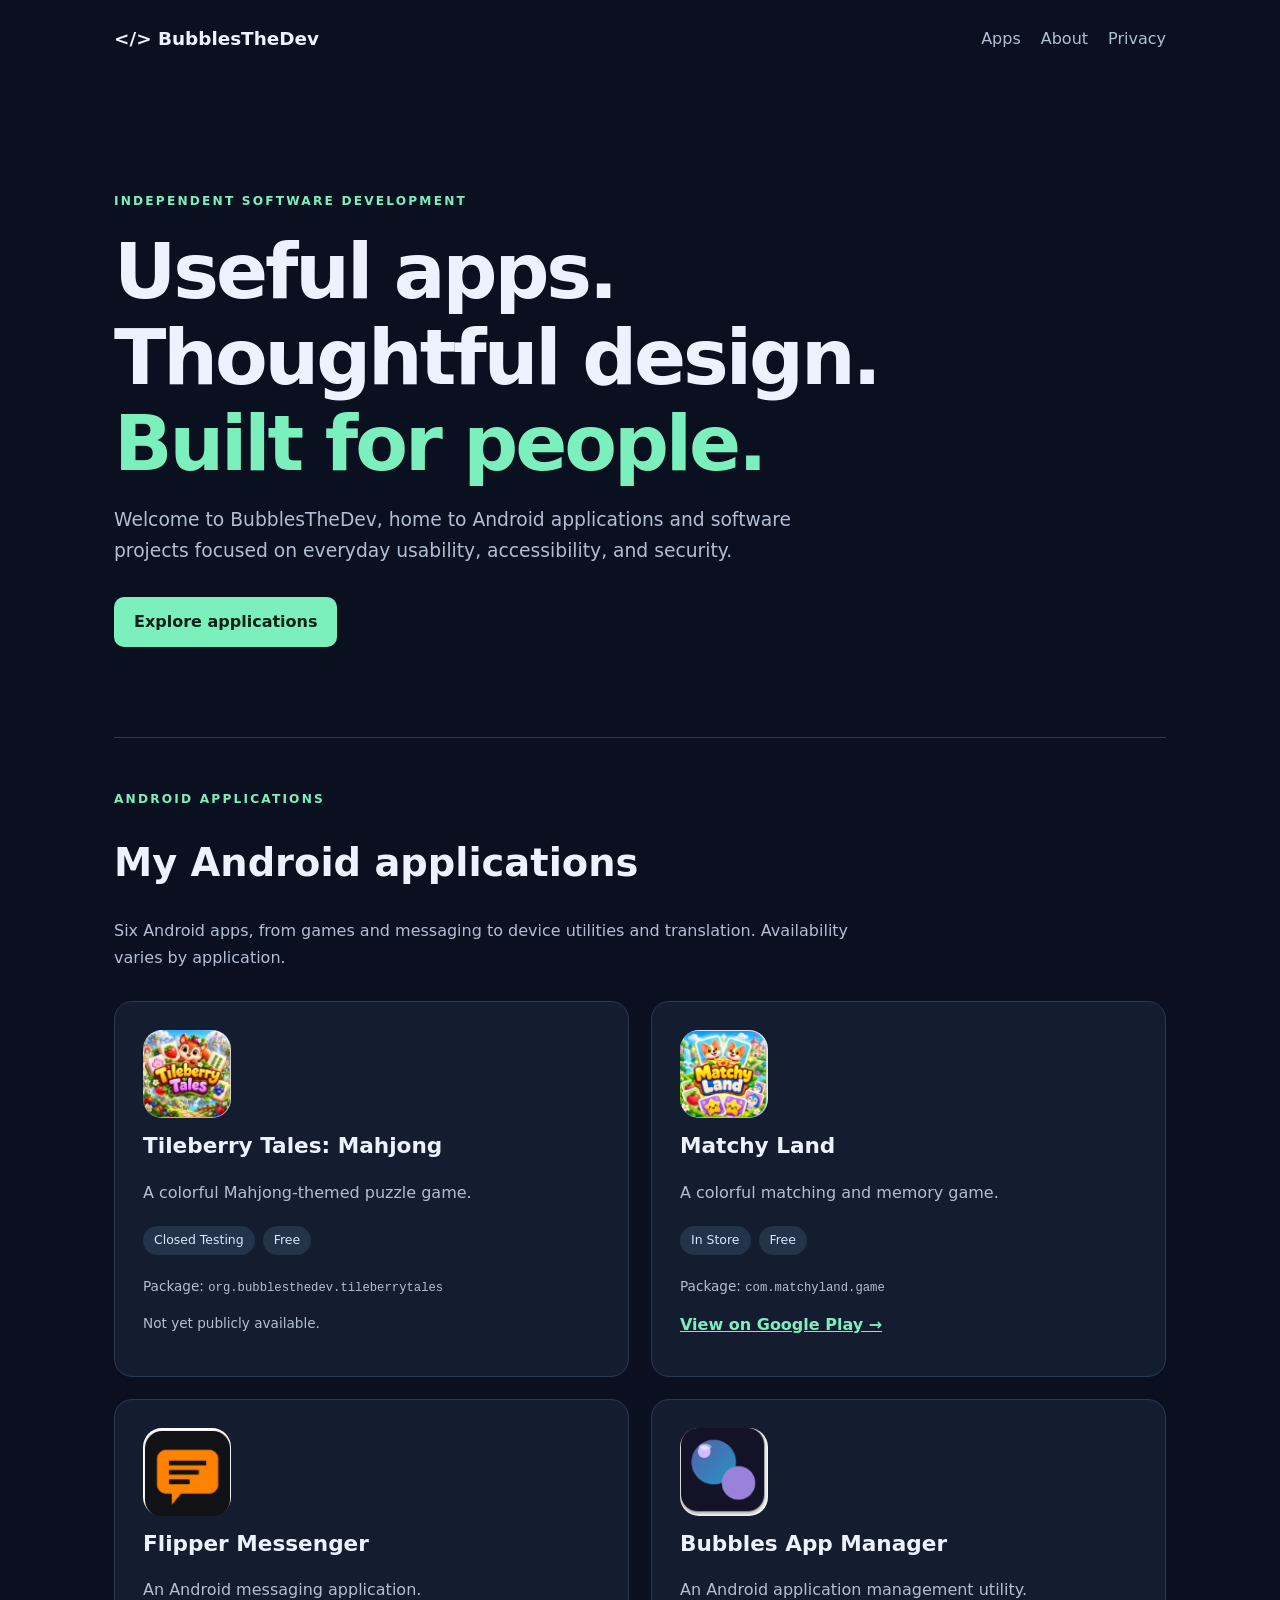
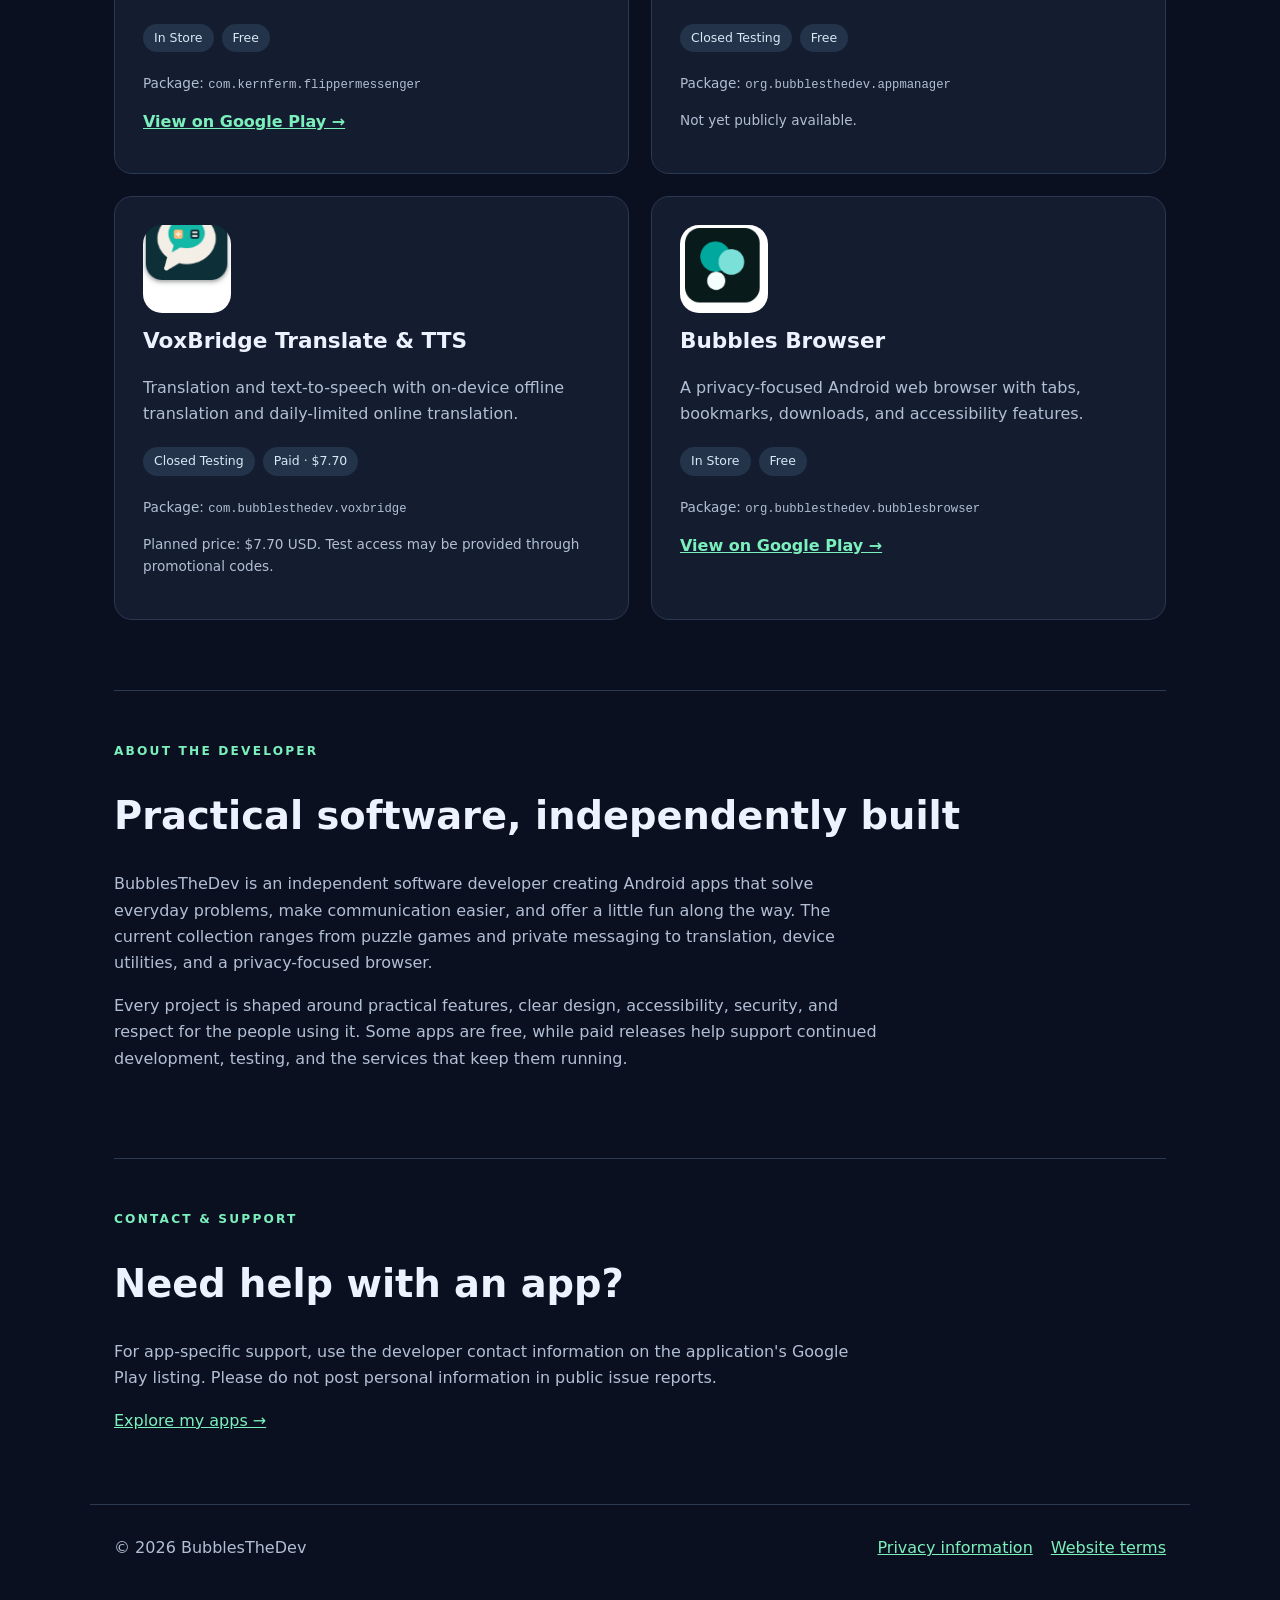
==== index.html @ c3a55df2 "Publish BubblesTheDev website" ====
<!DOCTYPE html>
<html lang="en">
 <head>
  <meta charset="utf-8"/>
  <meta content="width=device-width,initial-scale=1" name="viewport"/>
  <meta content="BubblesTheDev independent Android apps and software projects." name="description"/>
  <title>
   BubblesTheDev | Android Apps &amp; Software
  </title>
  <link href="assets/style.css" rel="stylesheet"/>
 </head>
 <body>
  <header class="top">
   <a class="brand" href="index.html">
    &lt;/&gt; BubblesTheDev
   </a>
   <nav aria-label="Main navigation">
    <a href="#apps">
     Apps
    </a>
    <a href="#about">
     About
    </a>
    <a href="privacy.html">
     Privacy
    </a>
   </nav>
  </header>
  <main>
   <section class="hero">
    <p class="eyebrow">
     INDEPENDENT SOFTWARE DEVELOPMENT
    </p>
    <h1>
     Useful apps. Thoughtful design.
     <span>
      Built for people.
     </span>
    </h1>
    <p>
     Welcome to BubblesTheDev, home to Android applications and software projects focused on everyday usability, accessibility, and security.
    </p>
    <div class="actions">
     <a class="btn" href="#apps">
      Explore applications
     </a>
    </div>
   </section>
   <section class="section" id="apps">
    <p class="eyebrow">
     ANDROID APPLICATIONS
    </p>
    <h2>
     My Android applications
    </h2>
    <p class="app-intro">
     Six Android apps, from games and messaging to device utilities and translation. Availability varies by application.
    </p>
    <div class="cards">
     <article class="card">
      <img alt="Tileberry Tales: Mahjong app icon" class="app-logo" loading="lazy" src="assets/icons/tileberry.png"/>
      <h3>
       Tileberry Tales: Mahjong
      </h3>
      <p>
       A colorful Mahjong-themed puzzle game.
      </p>
      <div class="tags">
       <span>
        Closed Testing
       </span>
       <span>
        Free
       </span>
      </div>
      <p class="small">
       Package:
       <code>
        org.bubblesthedev.tileberrytales
       </code>
      </p>
      <p class="small">
       Not yet publicly available.
      </p>
     </article>
     <article class="card">
      <img alt="Matchy Land app icon" class="app-logo" loading="lazy" src="assets/icons/matchy.png"/>
      <h3>
       Matchy Land
      </h3>
      <p>
       A colorful matching and memory game.
      </p>
      <div class="tags">
       <span>
        In Store
       </span>
       <span>
        Free
       </span>
      </div>
      <p class="small">
       Package:
       <code>
        com.matchyland.game
       </code>
      </p>
      <a href="https://play.google.com/store/apps/details?id=com.matchyland.game" rel="noopener noreferrer" target="_blank">
       View on Google Play &rarr;
      </a>
     </article>
     <article class="card">
      <img alt="Flipper Messenger app icon" class="app-logo" loading="lazy" src="assets/icons/flipper.png"/>
      <h3>
       Flipper Messenger
      </h3>
      <p>
       An Android messaging application.
      </p>
      <div class="tags">
       <span>
        In Store
       </span>
       <span>
        Free
       </span>
      </div>
      <p class="small">
       Package:
       <code>
        com.kernferm.flippermessenger
       </code>
      </p>
      <a href="https://play.google.com/store/apps/details?id=com.kernferm.flippermessenger" rel="noopener noreferrer" target="_blank">
       View on Google Play &rarr;
      </a>
     </article>
     <article class="card">
      <img alt="Bubbles App Manager app icon" class="app-logo" loading="lazy" src="assets/icons/manager.png"/>
      <h3>
       Bubbles App Manager
      </h3>
      <p>
       An Android application management utility.
      </p>
      <div class="tags">
       <span>
        Closed Testing
       </span>
       <span>
        Free
       </span>
      </div>
      <p class="small">
       Package:
       <code>
        org.bubblesthedev.appmanager
       </code>
      </p>
      <p class="small">
       Not yet publicly available.
      </p>
     </article>
     <article class="card">
      <img alt="VoxBridge Translate and TTS app icon" class="app-logo" loading="lazy" src="assets/icons/voxbridge.png"/>
      <h3>
       VoxBridge Translate &amp; TTS
      </h3>
      <p>
       Translation and text-to-speech with on-device offline translation and daily-limited online translation.
      </p>
      <div class="tags">
       <span>
        Closed Testing
       </span>
       <span>
        Paid &middot; $7.70
       </span>
      </div>
      <p class="small">
       Package:
       <code>
        com.bubblesthedev.voxbridge
       </code>
      </p>
      <p class="small">
       Planned price: $7.70 USD. Test access may be provided through promotional codes.
      </p>
     </article>
     <article class="card">
      <img alt="Bubbles Browser app icon" class="app-logo" loading="lazy" src="assets/icons/browser.png"/>
      <h3>
       Bubbles Browser
      </h3>
      <p>
       A privacy-focused Android web browser with tabs, bookmarks, downloads, and accessibility features.
      </p>
      <div class="tags">
       <span>
        In Store
       </span>
       <span>
        Free
       </span>
      </div>
      <p class="small">
       Package:
       <code>
        org.bubblesthedev.bubblesbrowser
       </code>
      </p>
      <a href="https://play.google.com/store/apps/details?id=org.bubblesthedev.bubblesbrowser" rel="noopener noreferrer" target="_blank">
       View on Google Play &rarr;
      </a>
     </article>
    </div>
   </section>
   <section class="section about" id="about">
    <p class="eyebrow">
     ABOUT THE DEVELOPER
    </p>
    <h2>
     Practical software, independently built
    </h2>
    <p>
     BubblesTheDev is an independent software developer creating Android apps that solve everyday problems, make communication easier, and offer a little fun along the way. The current collection ranges from puzzle games and private messaging to translation, device utilities, and a privacy-focused browser.
    </p>
    <p>
     Every project is shaped around practical features, clear design, accessibility, security, and respect for the people using it. Some apps are free, while paid releases help support continued development, testing, and the services that keep them running.
    </p>
   </section>
   <section class="section">
    <p class="eyebrow">
     CONTACT &amp; SUPPORT
    </p>
    <h2>
     Need help with an app?
    </h2>
    <p>
     For app-specific support, use the developer contact information on the application's Google Play listing. Please do not post personal information in public issue reports.
    </p>
    <a href="#apps" rel="noopener noreferrer" target="_blank">
     Explore my apps &rarr;
    </a>
   </section>
  </main>
  <footer>
   <span>
    &copy;
    <span id="year">
     2026
    </span>
    BubblesTheDev
   </span>
   <div>
    <a href="privacy.html">
     Privacy information
    </a>
    <a href="terms.html">
     Website terms
    </a>
   </div>
  </footer>
  <script src="assets/main.js">
  </script>
 </body>
</html>
---- assets/style.css ----
:root {
    color-scheme:dark;
    --bg:#0b1020;
    --surface:#141c30;
    --text:#edf2ff;
    --muted:#b1bfd5;
    --accent:#7cf0bc;
    --line:#2c3952;
}

* {
    box-sizing:border-box;
}

html {
    scroll-behavior:smooth;
}

body {
    margin:0;
    background:var(--bg);
    color:var(--text);
    font:16px/1.65 system-ui,-apple-system,Segoe UI,Roboto,sans-serif;
}

a {
    color:var(--accent);
}

a:focus-visible {
    outline:3px solid var(--accent);
    outline-offset:4px;
}

.top {
    max-width:1100px;
    margin:auto;
    padding:24px;
    display:flex;
    justify-content:space-between;
    align-items:center;
    gap:16px;
}

.brand {
    font-weight:800;
    text-decoration:none;
    color:var(--text);
    font-size:1.15rem;
}

.top nav {
    display:flex;
    gap:20px;
    flex-wrap:wrap;
}

.top nav a {
    text-decoration:none;
    color:var(--muted);
}

main {
    max-width:1100px;
    margin:auto;
    padding:0 24px;
}

.hero {
    padding:100px 0 90px;
    max-width:850px;
}

.eyebrow {
    letter-spacing:.18em;
    font-size:.76rem;
    font-weight:800;
    color:var(--accent);
}

h1 {
    font-size:clamp(2.5rem,6vw,5rem);
    line-height:1.12;
    letter-spacing:-.04em;
    margin:18px 0;
}

h1 span {
    color:var(--accent);
}

h2 {
    font-size:clamp(1.8rem,3vw,2.5rem);
    line-height:1.2;
}

h3 {
    font-size:1.35rem;
    margin:10px 0;
}

.hero>p:not(.eyebrow) {
    font-size:1.17rem;
    color:var(--muted);
    max-width:700px;
}

.actions {
    display:flex;
    flex-wrap:wrap;
    gap:12px;
    margin-top:30px;
}

.btn {
    display:inline-block;
    padding:12px 20px;
    border-radius:10px;
    background:var(--accent);
    color:#082017;
    text-decoration:none;
    font-weight:750;
}

.btn.secondary {
    background:transparent;
    border:1px solid var(--line);
    color:var(--text);
}

.section {
    padding:38px 0 70px;
    border-top:1px solid var(--line);
}

.section>p:not(.eyebrow) {
    max-width:770px;
    color:var(--muted);
}

.cards {
    display:grid;
    grid-template-columns:repeat(2,minmax(0,1fr));
    gap:22px;
    margin-top:30px;
}

.card {
    background:var(--surface);
    border:1px solid var(--line);
    border-radius:18px;
    padding:28px;
}

.card p {
    color:var(--muted);
}

.appicon {
    font-size:2rem;
}

.tags {
    display:flex;
    gap:8px;
    flex-wrap:wrap;
    margin:20px 0;
}

.tags span {
    background:#22334a;
    color:#d8e8f6;
    border-radius:99px;
    padding:4px 11px;
    font-size:.78rem;
}

.small {
    font-size:.85rem;
}

footer {
    max-width:1100px;
    margin:0 auto;
    padding:30px 24px 45px;
    border-top:1px solid var(--line);
    display:flex;
    justify-content:space-between;
    gap:16px;
    color:var(--muted);
    flex-wrap:wrap;
}

footer div {
    display:flex;
    gap:18px;
}

.legal {
    max-width:800px;
    padding-top:65px;
    padding-bottom:90px;
}

.legal h1 {
    font-size:3rem;
}

.legal p {
    color:var(--muted);
}

@media(max-width:650px) {
    .top {
        align-items:flex-start;
        flex-direction:column;
    }

    .hero {
        padding:60px 0;
    }

    .cards {
        grid-template-columns:1fr;
    }

}

/* Application cards */
.app-logo {
    display: block;
    width: 88px;
    height: 88px;
    border-radius: 19px;
    object-fit: cover;
    background: #ffffff;
}

.app-intro {
    color: var(--muted);
    max-width: 740px;
}

.card {
    min-width: 0;
}

.card code {
    overflow-wrap: anywhere;
    font-size: 0.9em;
}

.card a {
    font-weight: 650;
}
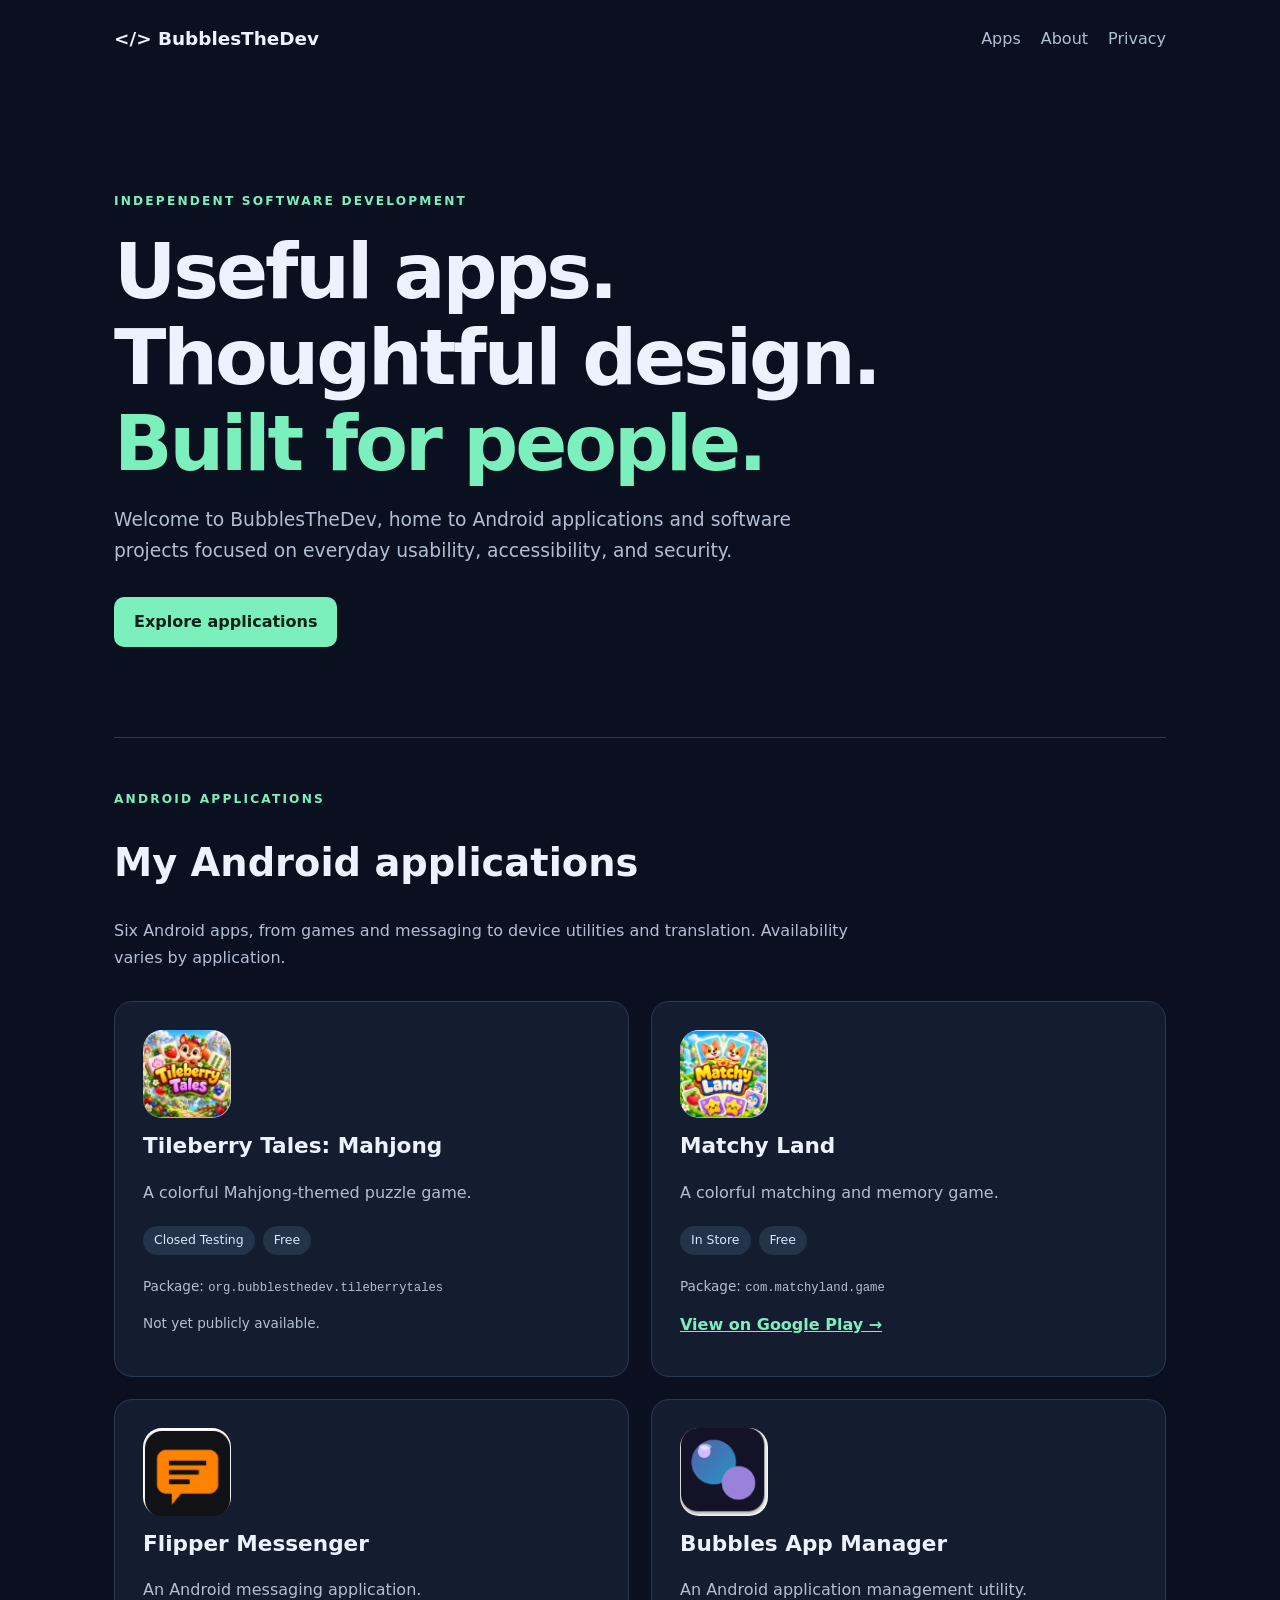
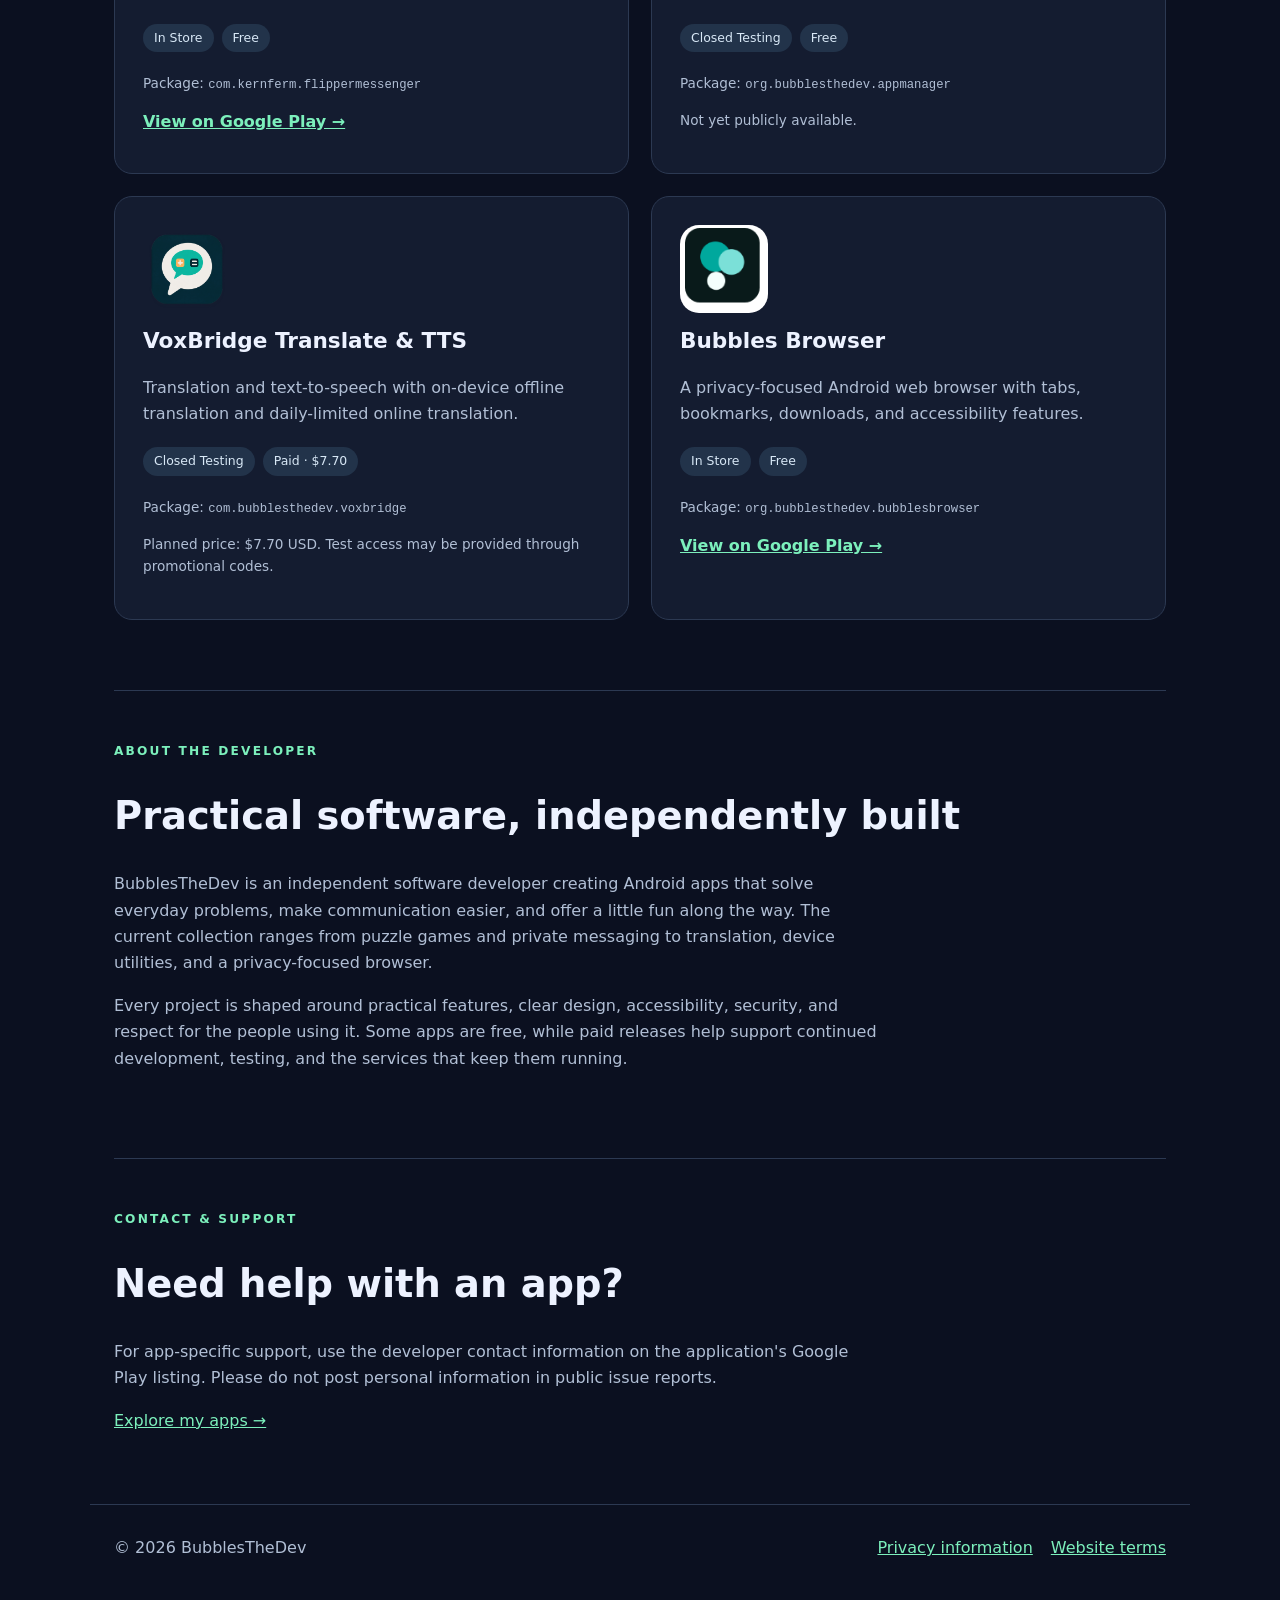
==== commit 374359f8: "Fix VoxBridge app icon" ====
--- a/index.html
+++ b/index.html
@@ -162,7 +162,7 @@
       </p>
      </article>
      <article class="card">
-      <img alt="VoxBridge Translate and TTS app icon" class="app-logo" loading="lazy" src="assets/icons/voxbridge.png"/>
+      <img alt="VoxBridge Translate and TTS app icon" class="app-logo app-logo-transparent" loading="lazy" src="assets/icons/voxbridge-v2.png"/>
       <h3>
        VoxBridge Translate &amp; TTS
       </h3>
--- a/assets/style.css
+++ b/assets/style.css
@@ -236,6 +236,10 @@
     background: #ffffff;
 }
 
+.app-logo-transparent {
+    background: transparent;
+}
+
 .app-intro {
     color: var(--muted);
     max-width: 740px;
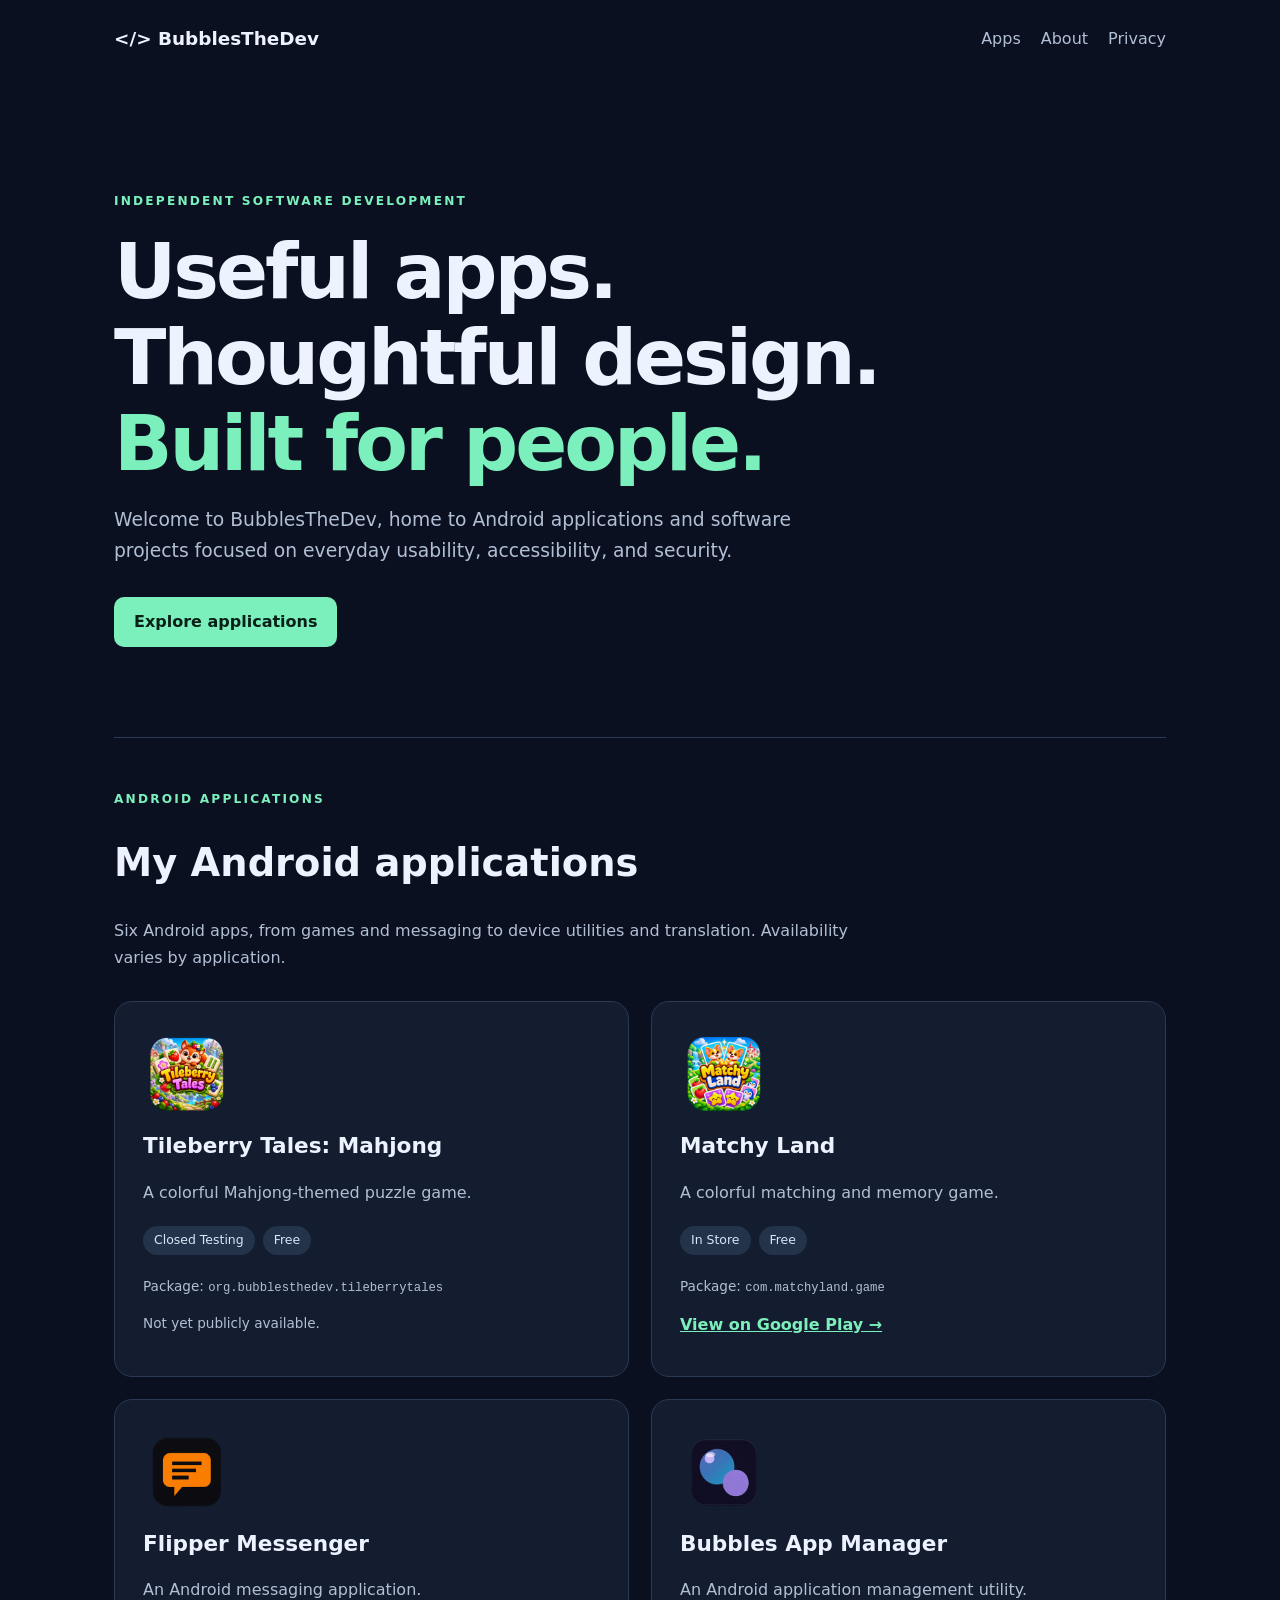
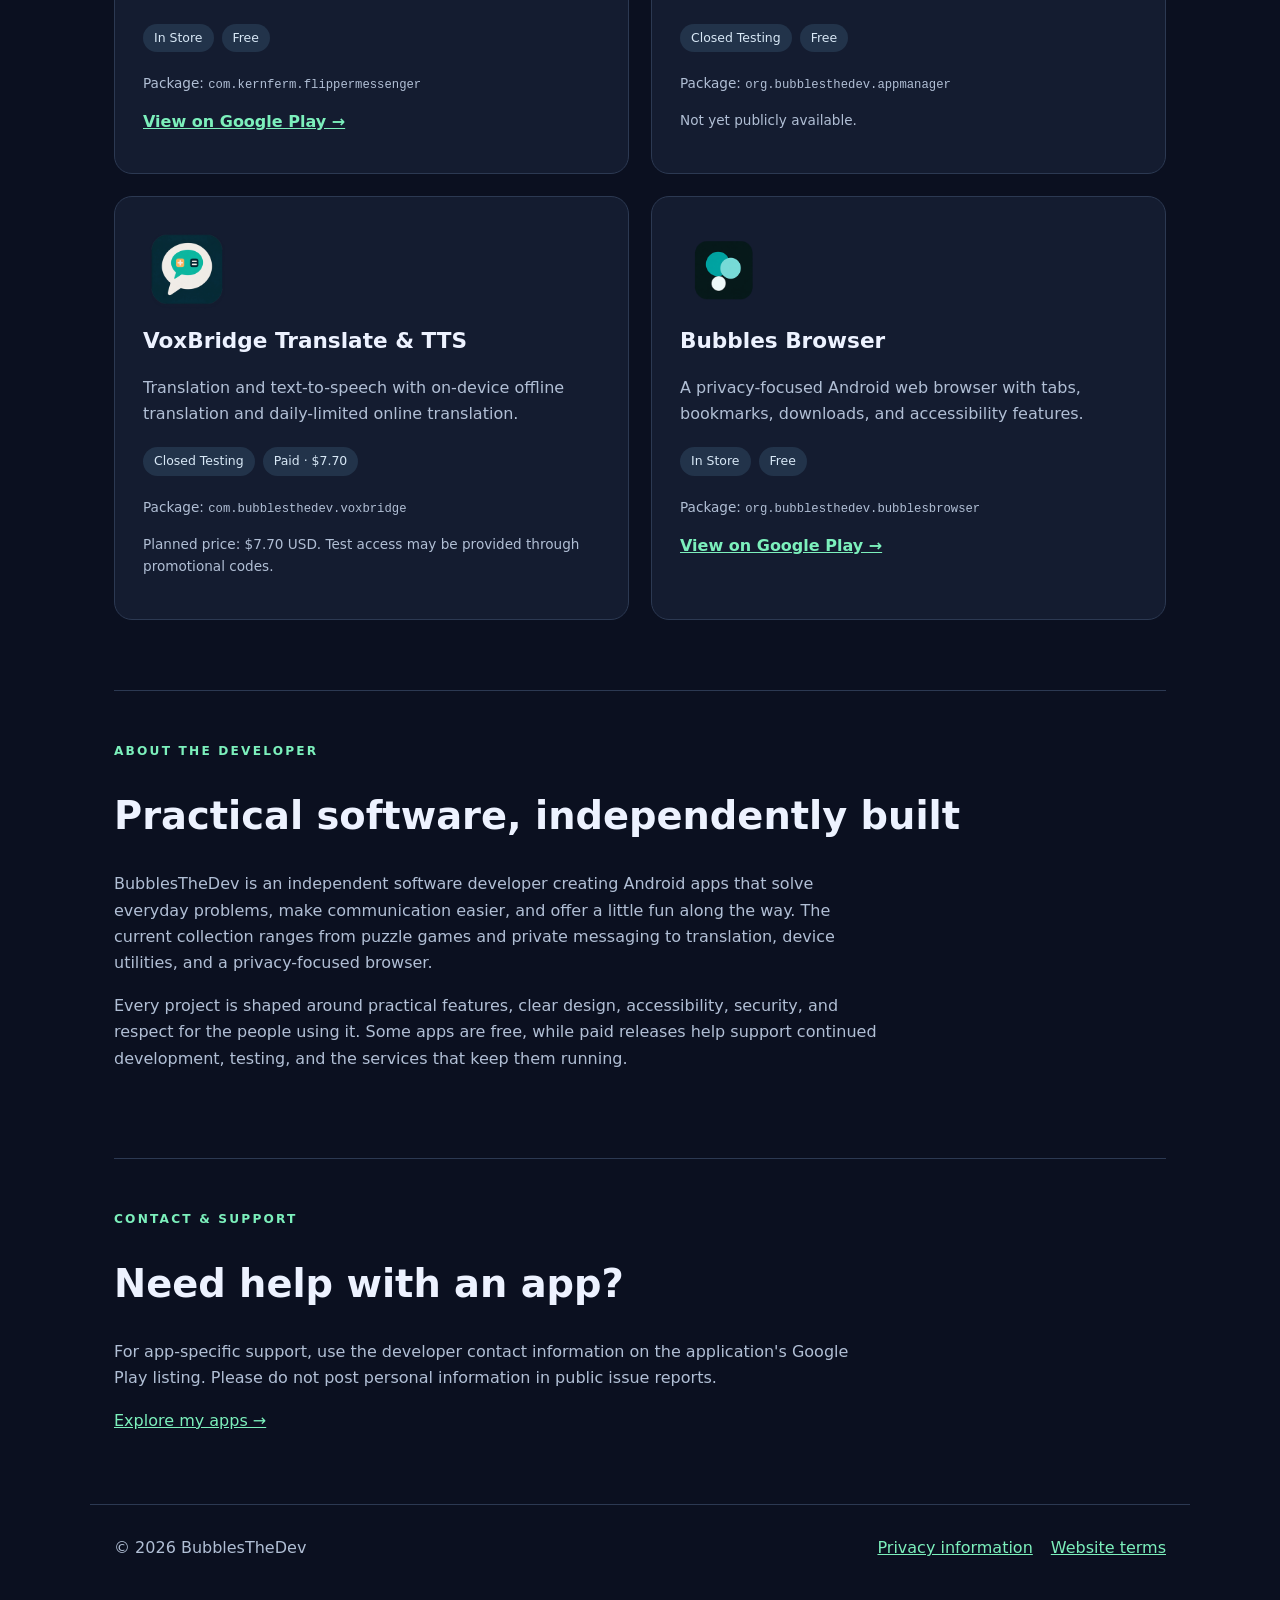
==== commit 0c9e2db8: "Fix all app icons" ====
--- a/index.html
+++ b/index.html
@@ -58,7 +58,7 @@
     </p>
     <div class="cards">
      <article class="card">
-      <img alt="Tileberry Tales: Mahjong app icon" class="app-logo" loading="lazy" src="assets/icons/tileberry.png"/>
+      <img alt="Tileberry Tales: Mahjong app icon" class="app-logo app-logo-transparent" loading="lazy" src="assets/icons/tileberry-v2.png"/>
       <h3>
        Tileberry Tales: Mahjong
       </h3>
@@ -84,7 +84,7 @@
       </p>
      </article>
      <article class="card">
-      <img alt="Matchy Land app icon" class="app-logo" loading="lazy" src="assets/icons/matchy.png"/>
+      <img alt="Matchy Land app icon" class="app-logo app-logo-transparent" loading="lazy" src="assets/icons/matchy-v2.png"/>
       <h3>
        Matchy Land
       </h3>
@@ -110,7 +110,7 @@
       </a>
      </article>
      <article class="card">
-      <img alt="Flipper Messenger app icon" class="app-logo" loading="lazy" src="assets/icons/flipper.png"/>
+      <img alt="Flipper Messenger app icon" class="app-logo app-logo-transparent" loading="lazy" src="assets/icons/flipper-v2.png"/>
       <h3>
        Flipper Messenger
       </h3>
@@ -136,7 +136,7 @@
       </a>
      </article>
      <article class="card">
-      <img alt="Bubbles App Manager app icon" class="app-logo" loading="lazy" src="assets/icons/manager.png"/>
+      <img alt="Bubbles App Manager app icon" class="app-logo app-logo-transparent" loading="lazy" src="assets/icons/manager-v2.png"/>
       <h3>
        Bubbles App Manager
       </h3>
@@ -188,7 +188,7 @@
       </p>
      </article>
      <article class="card">
-      <img alt="Bubbles Browser app icon" class="app-logo" loading="lazy" src="assets/icons/browser.png"/>
+      <img alt="Bubbles Browser app icon" class="app-logo app-logo-transparent" loading="lazy" src="assets/icons/browser-v2.png"/>
       <h3>
        Bubbles Browser
       </h3>
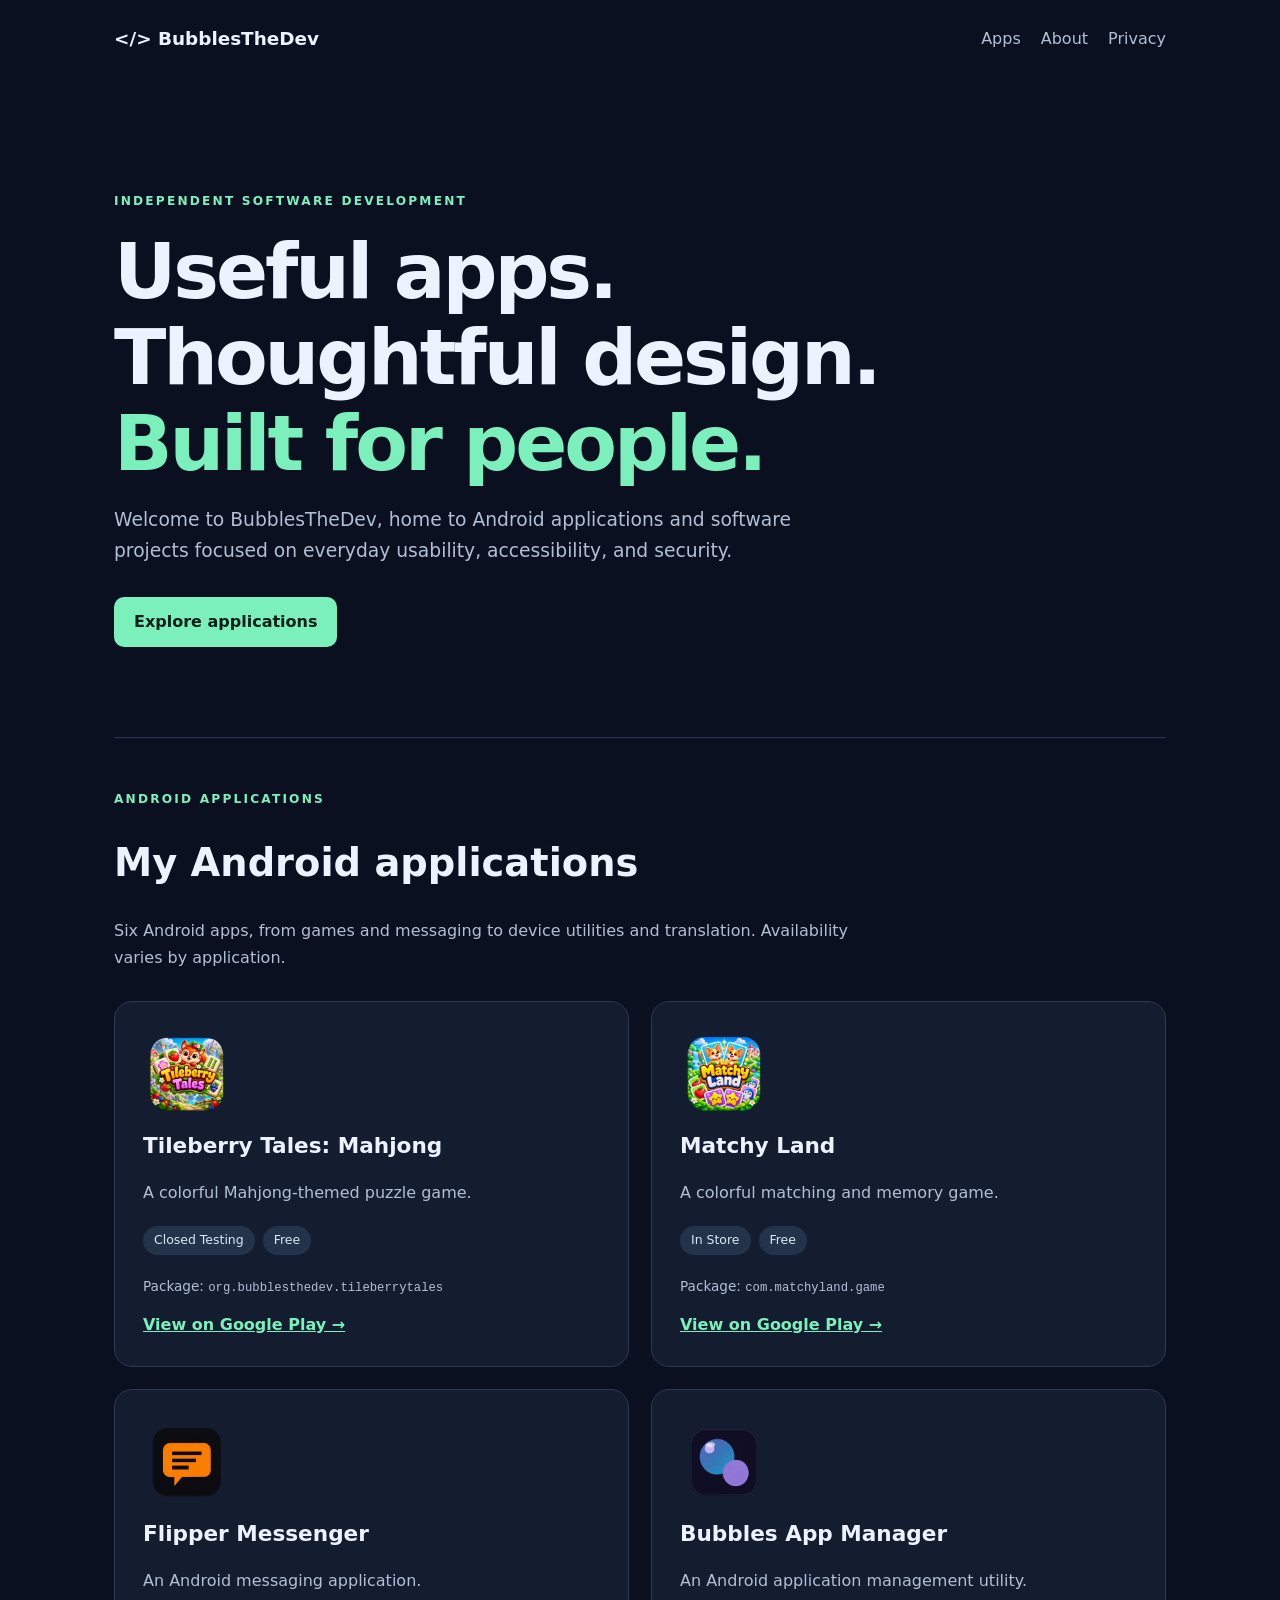
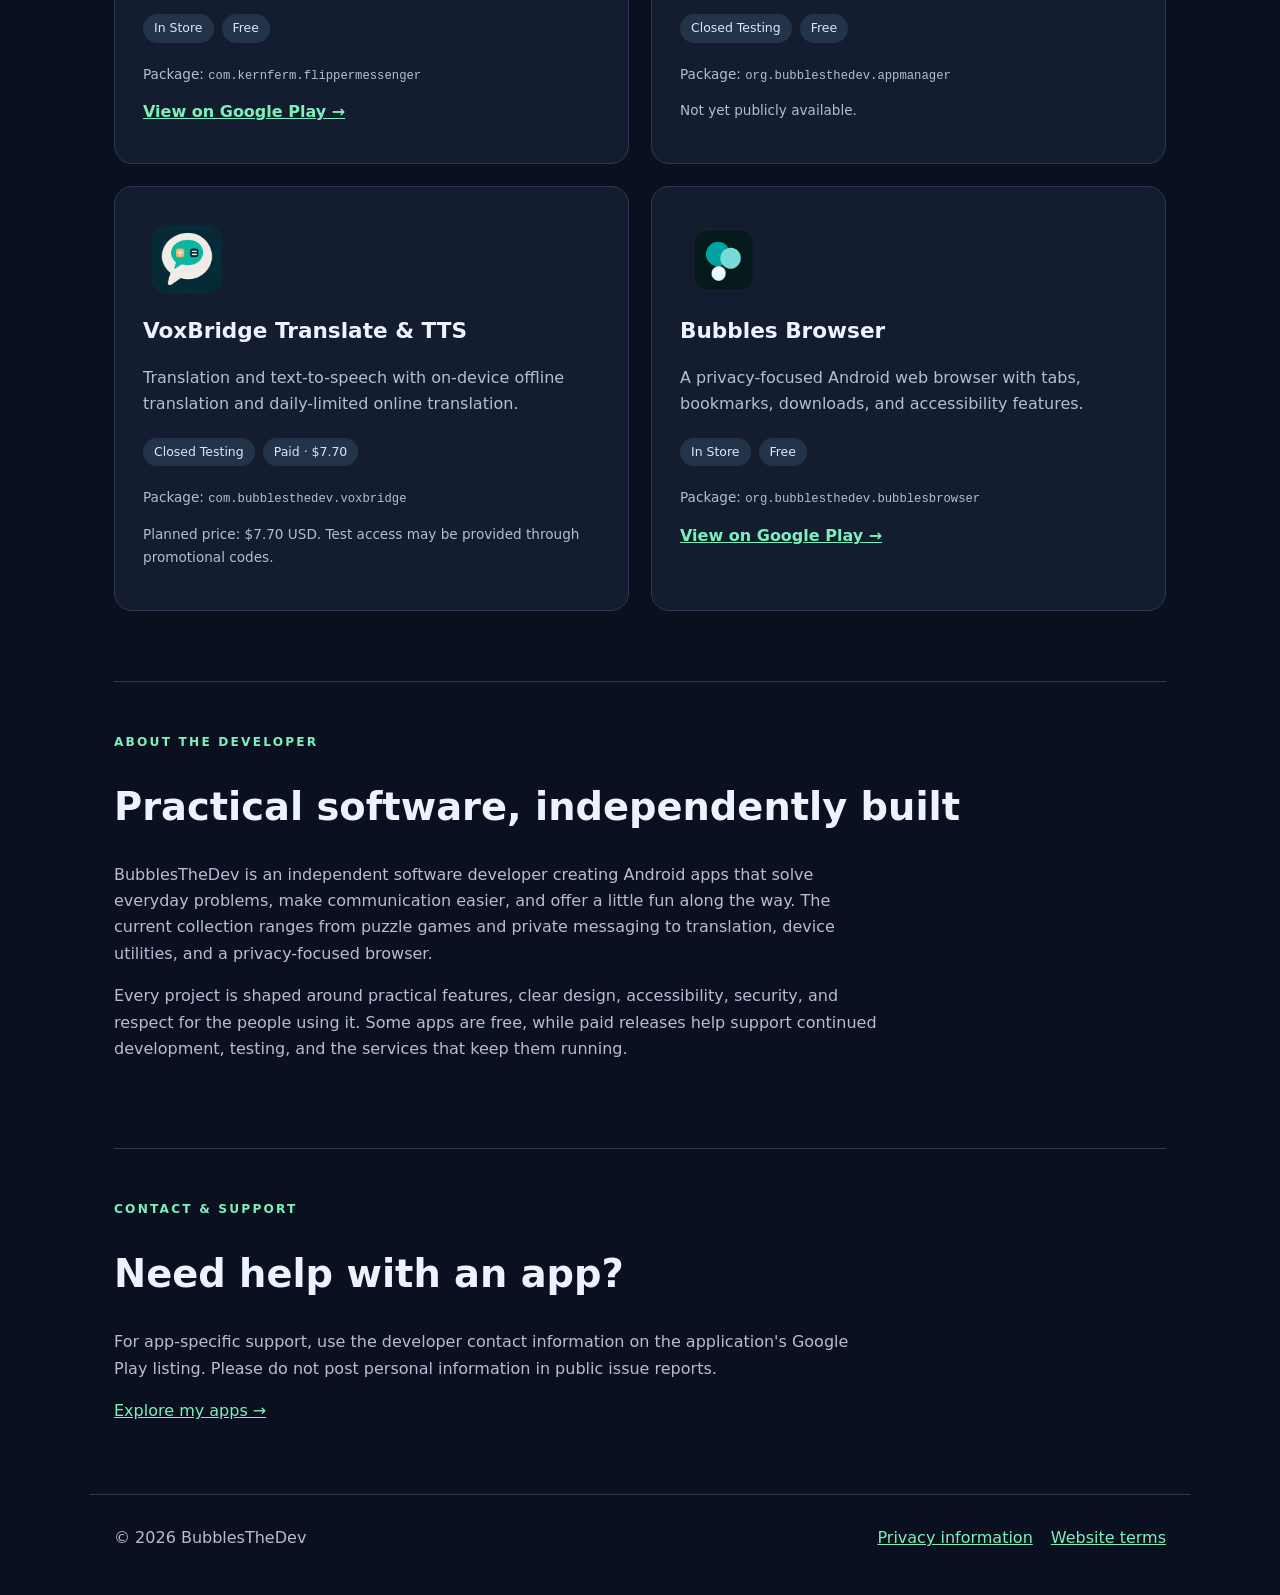
==== commit 109117e0: "Update index.html" ====
--- a/index.html
+++ b/index.html
@@ -79,9 +79,9 @@
         org.bubblesthedev.tileberrytales
        </code>
       </p>
-      <p class="small">
-       Not yet publicly available.
-      </p>
+      <a href="https://play.google.com/store/apps/details?id=org.bubblesthedev.tileberrytales" rel="noopener noreferrer" target="_blank">
+       View on Google Play &rarr;
+      </a>
      </article>
      <article class="card">
       <img alt="Matchy Land app icon" class="app-logo app-logo-transparent" loading="lazy" src="assets/icons/matchy-v2.png"/>
@@ -265,4 +265,3 @@
   </script>
  </body>
 </html>
-
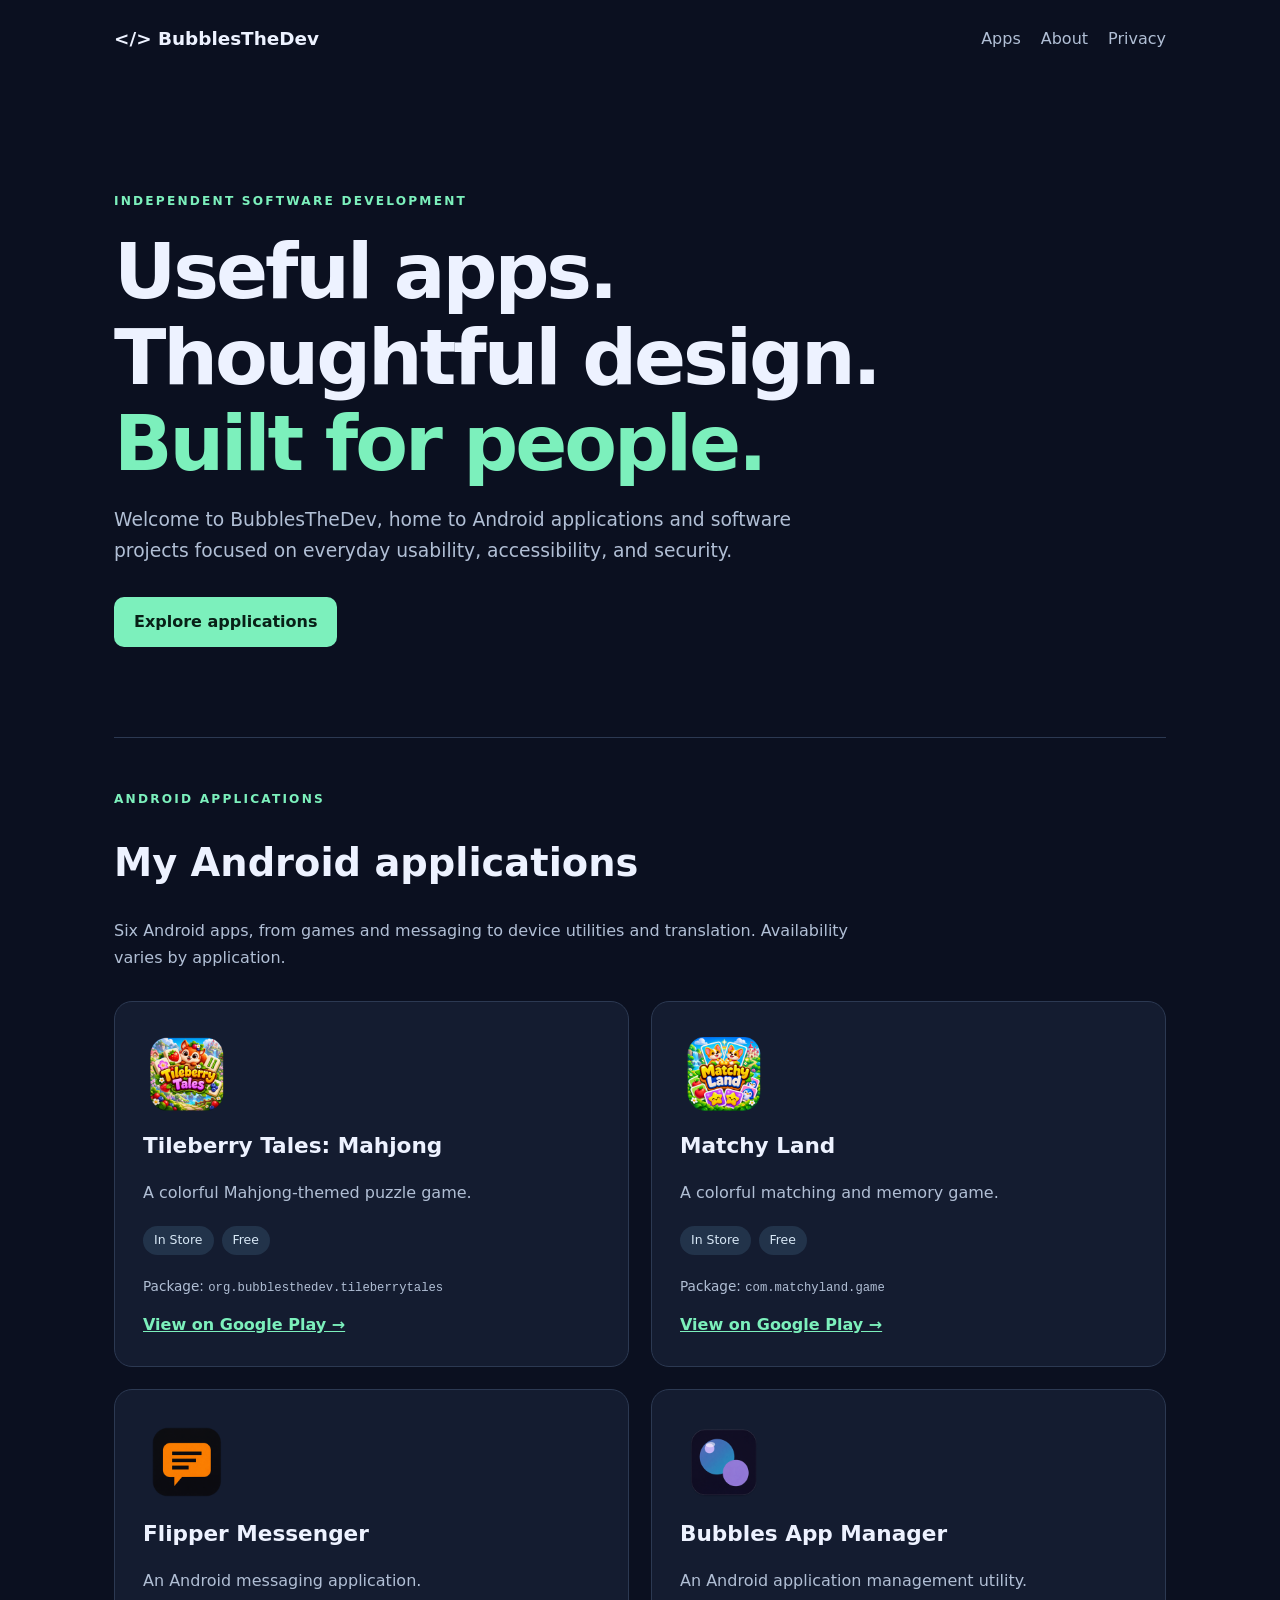
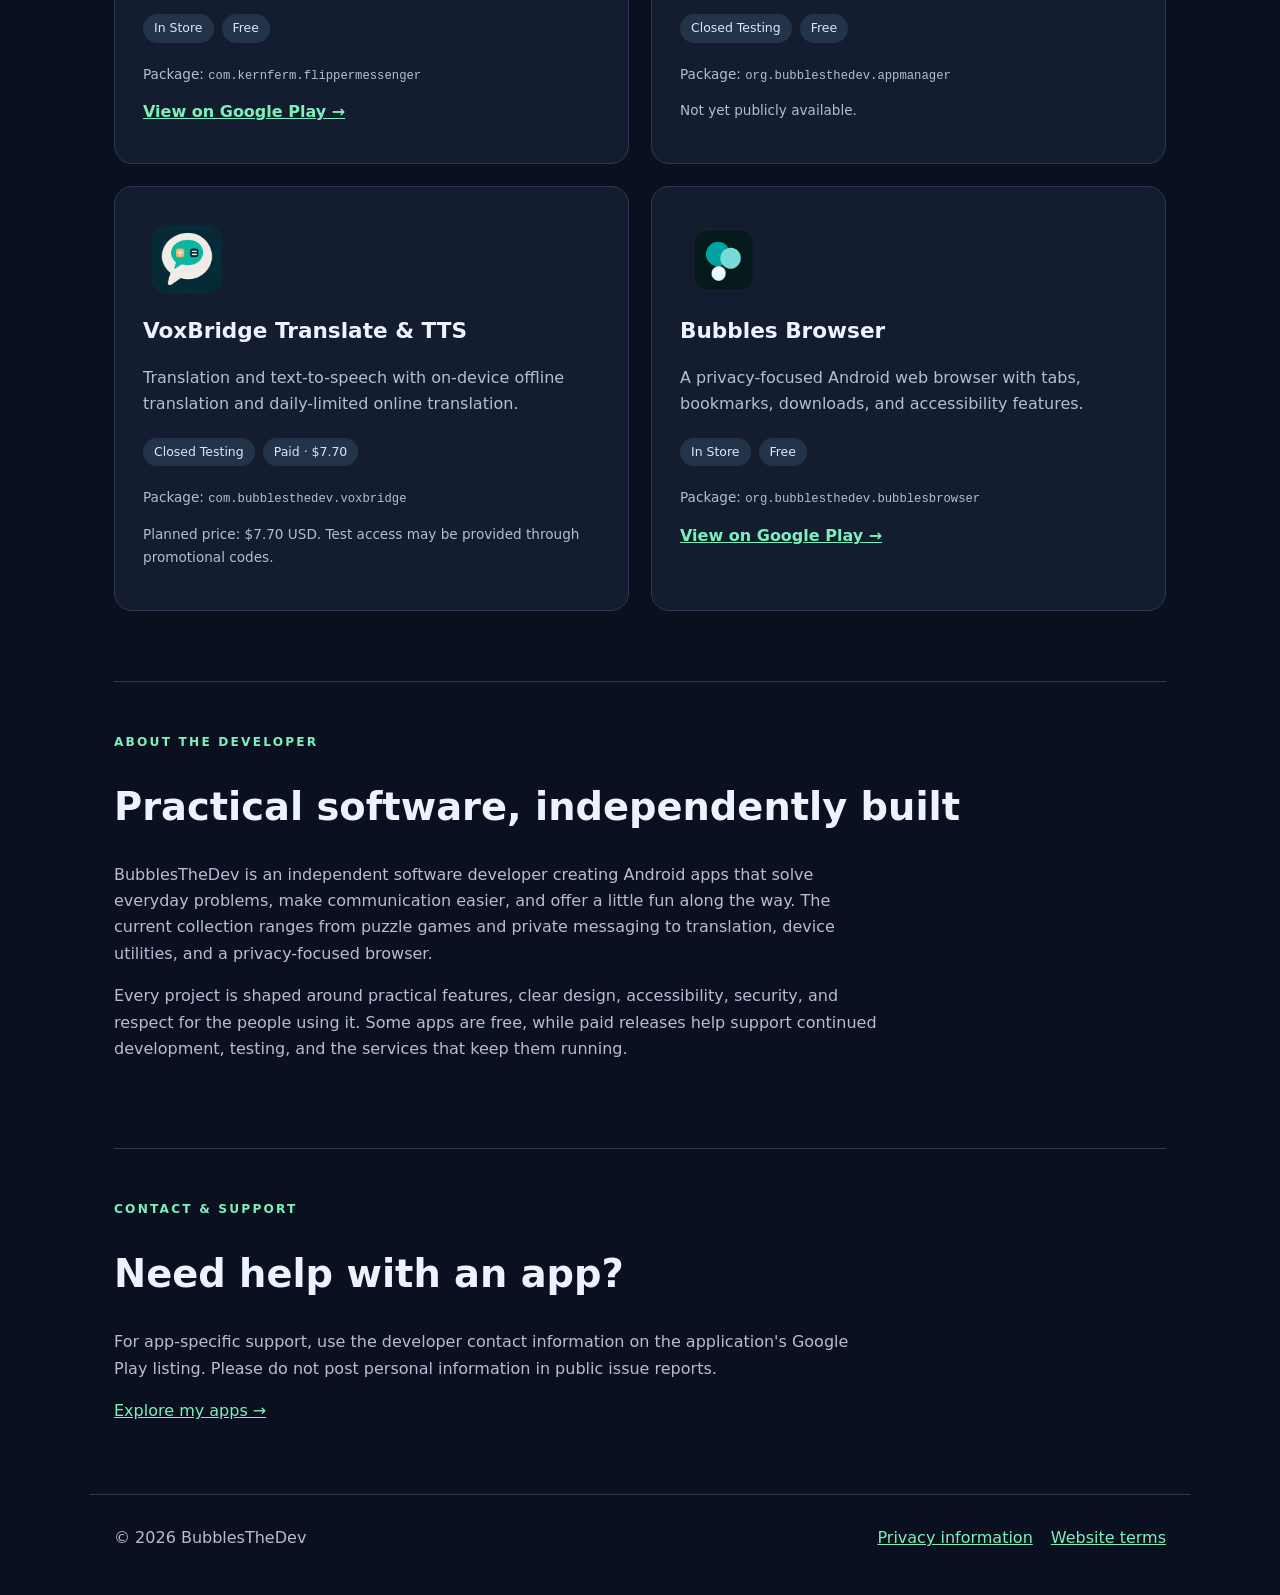
==== commit 64fe2019: "Change status from 'Closed Testing' to 'In Store'" ====
--- a/index.html
+++ b/index.html
@@ -67,7 +67,7 @@
       </p>
       <div class="tags">
        <span>
-        Closed Testing
+        In Store
        </span>
        <span>
         Free
